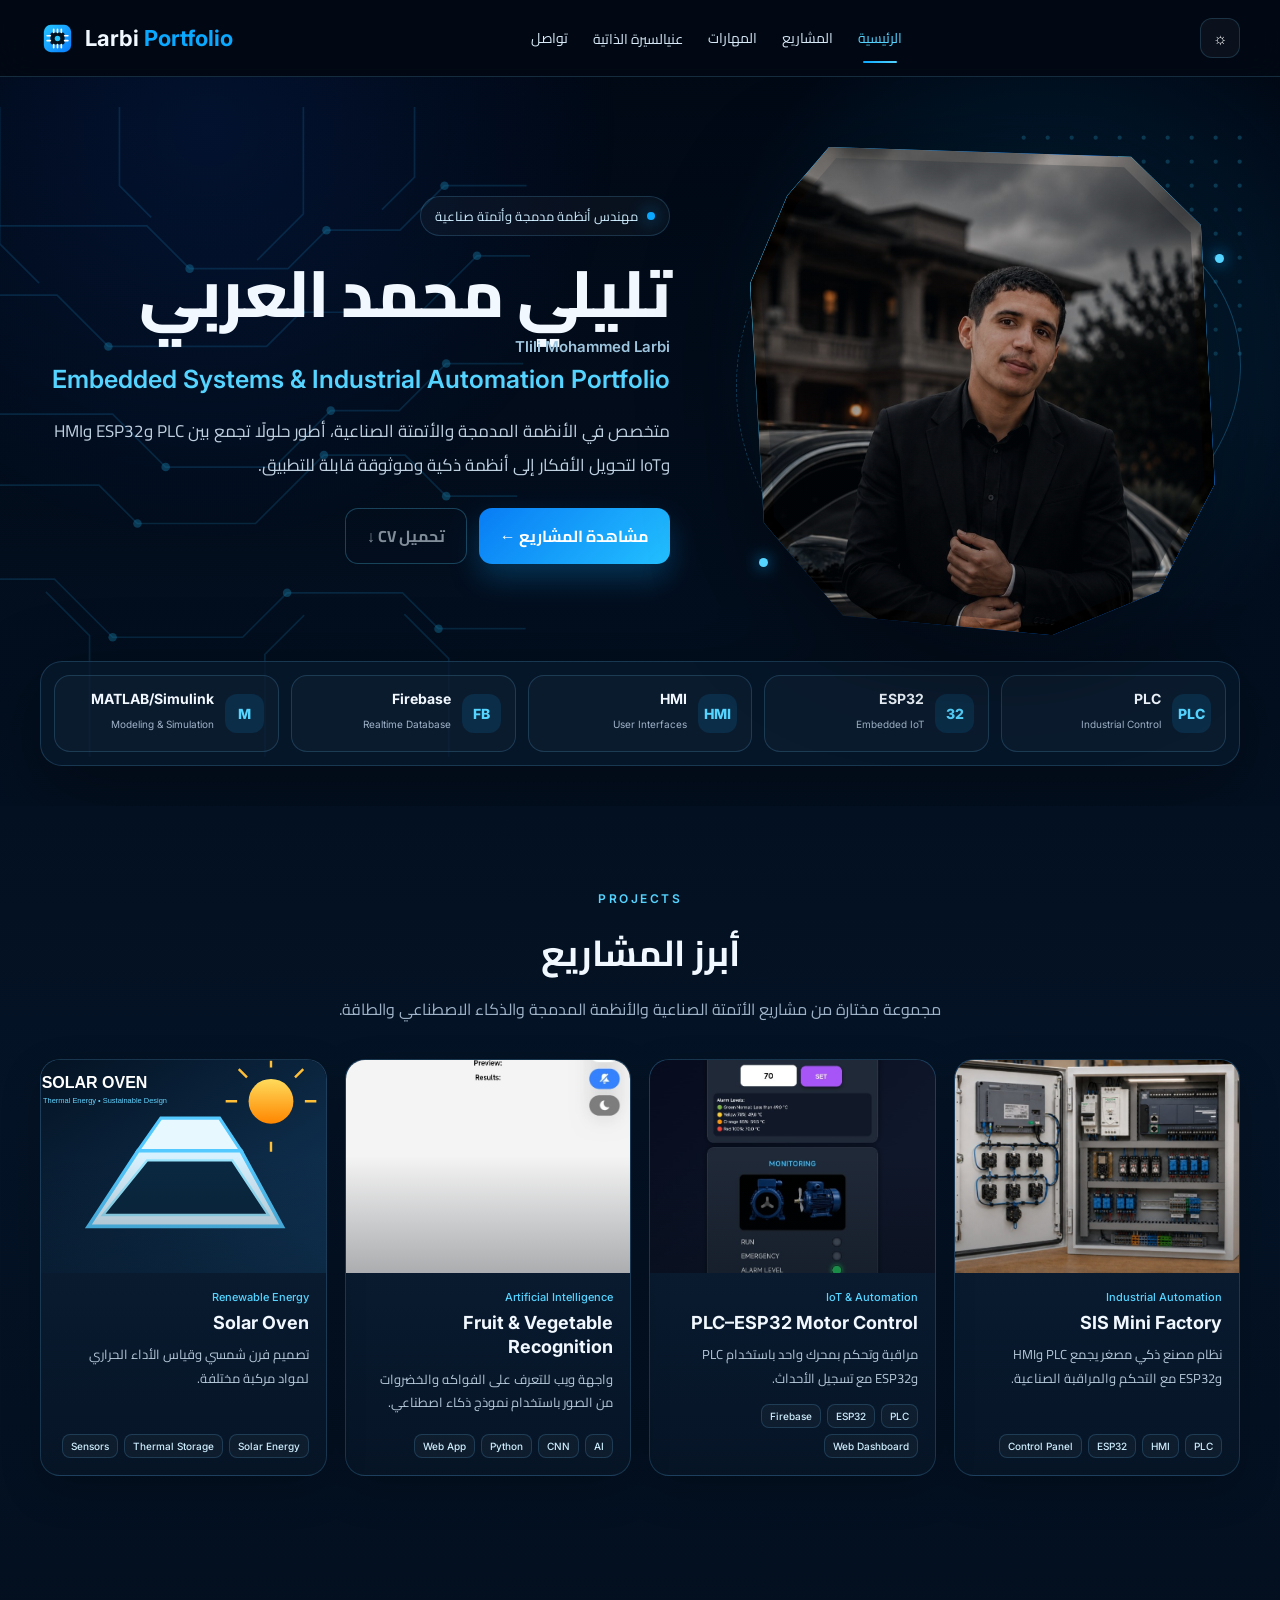
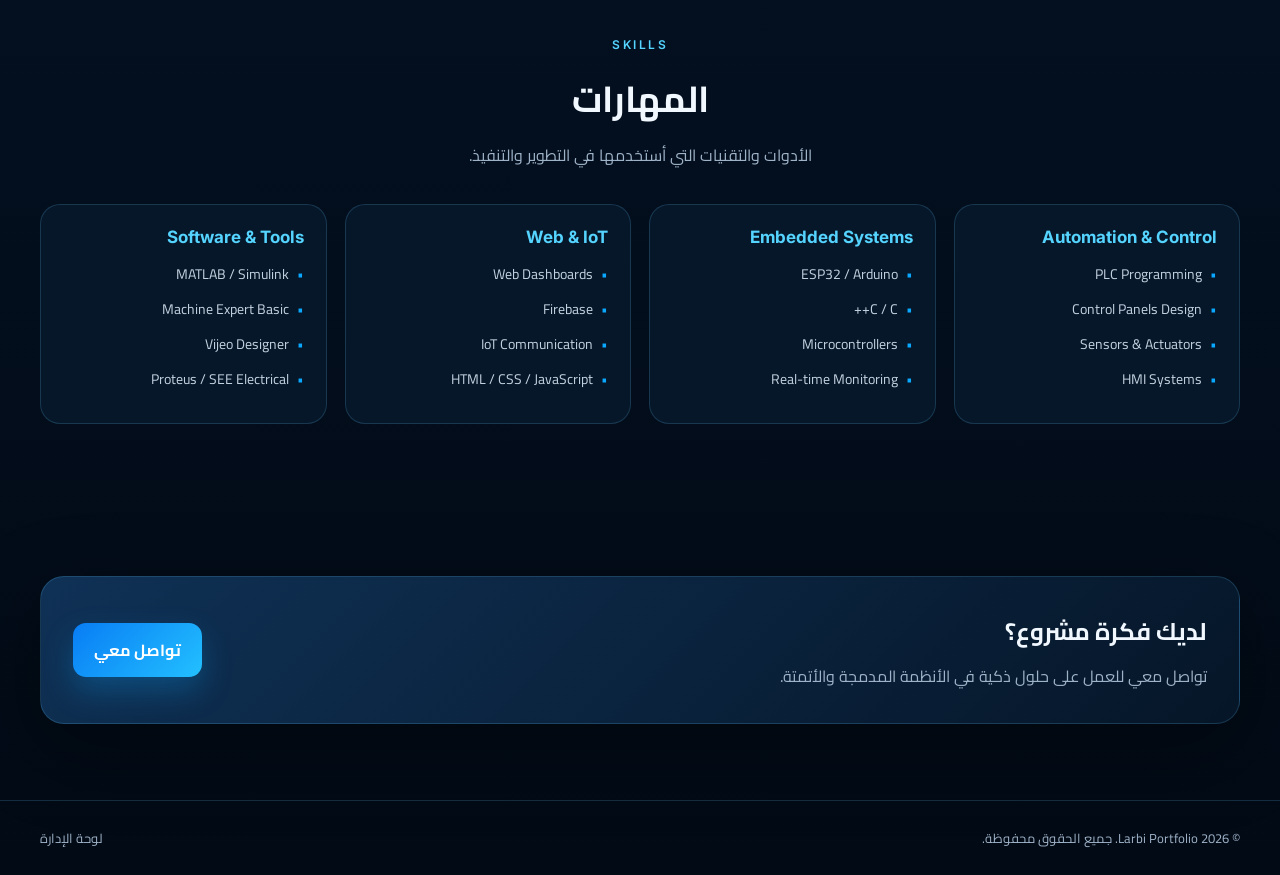
==== index.html @ 85bb2931 "Update version numbers in index.html Updated version numbers for CSS and JavaScript files." ====
<!doctype html><html lang="ar" dir="rtl"><head><meta charset="utf-8"><meta name="viewport" content="width=device-width,initial-scale=1"><meta name="description" content="Portfolio of Tlili Mohammed Larbi — Embedded Systems and Industrial Automation"><title>Larbi Portfolio</title><link rel="icon" href="assets/images/favicon.svg"><link rel="stylesheet" href="styles.css?v=3.0.0"></head><body>
<header class="topbar"><div class="container nav"><a class="brand" href="index.html"><img src="assets/images/favicon.svg" alt=""><b id="brandText">Larbi <span class="accent">Portfolio</span></b></a><nav class="nav-links" id="navLinks"><a class="active" href="#home">الرئيسية</a><a href="#projects">المشاريع</a><a href="#skills">المهارات</a><span id="dynamicNav"></span><a href="#contact">تواصل</a></nav><div class="nav-actions"><button class="theme-dot" aria-label="Theme">☼</button><button class="menu-btn" id="menuBtn" aria-label="Menu">☰</button></div></div></header>
<main><section class="hero" id="home"><span class="hero-dots"></span><div class="container hero-grid"><div class="hero-copy"><div class="eyebrow"><i></i><span id="heroBadge">مهندس أنظمة مدمجة وأتمتة صناعية</span></div><h1 id="nameAr">تليلي محمد العربي</h1><div class="english-name" id="nameEn">Tlili Mohammed Larbi</div><div class="hero-role" id="roleEn">Embedded Systems & Industrial Automation Portfolio</div><p id="bioAr">متخصص في الأنظمة المدمجة والأتمتة الصناعية، أطور حلولًا تجمع بين PLC وESP32 وHMI وIoT لتحويل الأفكار إلى أنظمة ذكية وموثوقة قابلة للتطبيق.</p><div class="actions"><a class="btn btn-primary" href="#projects" id="projectsButton">مشاهدة المشاريع ←</a><a class="btn btn-outline" id="cvBtn" href="#">تحميل CV ↓</a></div><div class="socials" id="socials"></div></div><div class="hero-visual"><div class="portrait-shell"><div class="portrait-glow"></div><div class="orbit one"></div><div class="orbit two"></div><i class="node n1"></i><i class="node n2"></i><i class="node n3"></i><div class="portrait-frame"><img id="profileImage" src="assets/images/profile-hero.png" alt="تليلي محمد العربي"></div></div></div></div><div class="container"><div class="tech-strip" id="techStrip"></div></div></section><div id="homeSections"></div></main>
<footer class="footer"><div class="container footer-row"><span id="footerText">© 2026 Larbi Portfolio. جميع الحقوق محفوظة.</span><a id="adminLink" href="#" target="_blank">لوحة الإدارة</a></div></footer><script src="site-config.js?v=3.0.0"></script><script src="app.js?v=3.0.0"></script></body></html>
---- styles.css ----
@import url('https://fonts.googleapis.com/css2?family=Cairo:wght@400;500;600;700;800&family=Inter:wght@400;500;600;700;800&display=swap');
:root{
  --bg:#020a15;--bg2:#061426;--panel:#091a2e;--panel2:#0e2440;--text:#f1f8ff;--muted:#9fb3c8;
  --primary:#0aa8ff;--primary2:#54d4ff;--line:rgba(105,206,255,.18);--success:#22c55e;--danger:#ef4444;
  --shadow:0 24px 80px rgba(0,0,0,.38);--radius:24px;--max:1200px;
}
*{box-sizing:border-box}html{scroll-behavior:smooth}body{margin:0;min-height:100vh;color:var(--text);font-family:"Cairo",Arial,sans-serif;background:linear-gradient(180deg,#010814 0%,#041326 45%,#020a15 100%);overflow-x:hidden}body::before{content:"";position:fixed;inset:0;pointer-events:none;opacity:.22;background-image:linear-gradient(rgba(255,255,255,.025) 1px,transparent 1px),linear-gradient(90deg,rgba(255,255,255,.025) 1px,transparent 1px);background-size:44px 44px;mask-image:linear-gradient(to bottom,#000,transparent 85%)}
a{color:inherit;text-decoration:none}img{display:block;max-width:100%}button,input,textarea,select{font:inherit}.container{width:min(var(--max),calc(100% - 34px));margin:auto}.hidden{display:none!important}
.topbar{position:sticky;top:0;z-index:100;background:rgba(2,9,20,.78);backdrop-filter:blur(18px);border-bottom:1px solid var(--line)}.nav{height:76px;display:flex;align-items:center;justify-content:space-between;gap:24px;direction:ltr}.brand{display:flex;align-items:center;gap:10px;font:700 22px Inter,sans-serif;white-space:nowrap}.brand img{width:35px;height:35px}.brand .accent{color:var(--primary)}.nav-links{display:flex;align-items:center;gap:25px;direction:rtl}.nav-links a{font-size:14px;color:#d8e9f8;position:relative}.nav-links a:hover,.nav-links a.active{color:var(--primary2)}.nav-links a.active::after{content:"";position:absolute;left:12%;right:12%;bottom:-12px;height:2px;border-radius:5px;background:linear-gradient(90deg,var(--primary),var(--primary2))}.nav-actions{display:flex;align-items:center;gap:9px}.theme-dot,.menu-btn{border:1px solid var(--line);background:rgba(255,255,255,.04);color:#fff;border-radius:12px;height:40px;min-width:40px;display:grid;place-items:center;cursor:pointer}.menu-btn{display:none;padding:0 13px}
.hero{position:relative;isolation:isolate;padding:70px 0 40px;min-height:650px;overflow:hidden}.hero::before{content:"";position:absolute;z-index:-3;inset:-80px;background:radial-gradient(circle at 78% 38%,rgba(0,170,255,.18),transparent 28%),radial-gradient(circle at 20% 15%,rgba(21,88,255,.11),transparent 30%)}.hero::after{content:"";position:absolute;z-index:-2;left:-120px;top:30px;width:650px;height:650px;background:url('assets/decor/circuit-board.svg') center/contain no-repeat;opacity:.55;transform:scaleX(-1)}.hero-dots{position:absolute;right:1.5%;top:8%;width:240px;height:240px;background:url('assets/decor/dots.svg') center/cover;opacity:.65;z-index:-1}.hero-grid{display:grid;grid-template-columns:1.1fr .9fr;grid-template-areas:"copy visual";gap:55px;align-items:center;direction:ltr}.hero-copy{grid-area:copy;direction:rtl}.hero-visual{grid-area:visual;direction:rtl;position:relative}.eyebrow{display:inline-flex;align-items:center;gap:9px;border:1px solid var(--line);background:rgba(255,255,255,.03);padding:7px 14px;border-radius:999px;color:#cfeeff;font-size:13px}.eyebrow i{width:8px;height:8px;border-radius:50%;background:var(--primary);box-shadow:0 0 18px var(--primary)}.hero h1{margin:18px 0 3px;font-size:clamp(42px,5.1vw,70px);line-height:1.22;font-weight:800;letter-spacing:-1px}.hero .english-name{font:600 15px Inter,sans-serif;color:#9fc6df;margin-bottom:8px}.hero-role{font:600 clamp(18px,2vw,25px) Inter,sans-serif;color:var(--primary2)}.hero p{font-size:17px;line-height:2;color:#bfd0e1;max-width:660px;margin:20px 0 26px}.actions{display:flex;gap:12px;flex-wrap:wrap}.btn{border:0;border-radius:13px;padding:12px 21px;display:inline-flex;align-items:center;justify-content:center;gap:8px;font-weight:700;cursor:pointer;transition:.25s}.btn:hover{transform:translateY(-2px)}.btn-primary{background:linear-gradient(135deg,#087df5,#23c0ff);color:#fff;box-shadow:0 14px 30px rgba(10,168,255,.25)}.btn-outline{background:rgba(4,17,32,.55);color:#e9f7ff;border:1px solid rgba(84,212,255,.5)}.socials{display:flex;gap:10px;margin-top:22px}.socials a{width:40px;height:40px;border-radius:50%;display:grid;place-items:center;background:rgba(255,255,255,.07);border:1px solid var(--line);font:700 13px Inter,sans-serif}.socials a:hover{background:rgba(10,168,255,.17);border-color:var(--primary)}
.portrait-shell{position:relative;width:min(465px,90vw);aspect-ratio:1/1.05;margin:auto;filter:drop-shadow(0 25px 55px rgba(0,0,0,.45))}.portrait-glow{position:absolute;inset:-20px;background:radial-gradient(circle,rgba(15,174,255,.24),transparent 63%);filter:blur(15px)}.portrait-frame{position:absolute;inset:0;padding:7px;clip-path:polygon(17% 0,82% 2%,97% 16%,100% 69%,88% 91%,65% 100%,20% 96%,3% 77%,0 28%,8% 10%);background:conic-gradient(from 30deg,var(--primary2),#087cff 28%,rgba(8,124,255,.12) 52%,var(--primary2) 74%,#087cff)}.portrait-frame::before{content:"";position:absolute;inset:11px;z-index:1;clip-path:inherit;background:linear-gradient(135deg,rgba(4,23,43,.12),rgba(1,7,15,.42));pointer-events:none}.portrait-frame img{width:100%;height:100%;object-fit:cover;object-position:50% 24%;clip-path:inherit;transform:scale(1.03)}.orbit{position:absolute;border:1px solid rgba(58,193,255,.26);border-radius:50%;pointer-events:none}.orbit.one{inset:10% -6% 13% 3%;transform:rotate(-12deg)}.orbit.two{inset:2% 4% 4% -3%;transform:rotate(12deg);border-style:dashed}.node{position:absolute;width:9px;height:9px;border-radius:50%;background:var(--primary2);box-shadow:0 0 15px var(--primary)}.node.n1{top:22%;right:-2%}.node.n2{bottom:14%;left:2%}.node.n3{top:4%;left:27%}
.tech-strip{display:grid;grid-template-columns:repeat(5,1fr);gap:12px;margin-top:26px;padding:13px;border:1px solid var(--line);background:rgba(8,25,44,.82);border-radius:22px;box-shadow:var(--shadow)}.tech-chip{display:grid;grid-template-columns:auto 1fr;align-items:center;gap:11px;padding:14px;border:1px solid var(--line);border-radius:16px;background:rgba(255,255,255,.025)}.tech-icon{width:39px;height:39px;border-radius:12px;display:grid;place-items:center;background:rgba(10,168,255,.12);color:var(--primary2);font:800 14px Inter,sans-serif}.tech-chip strong{font:700 14px Inter,sans-serif;display:block}.tech-chip small{color:var(--muted);font:400 10px Inter,sans-serif}
.section{padding:76px 0;position:relative}.section.alt{background:linear-gradient(180deg,rgba(8,28,49,.36),rgba(2,10,21,.05));border-top:1px solid rgba(85,200,255,.06);border-bottom:1px solid rgba(85,200,255,.06)}.section-title{text-align:center;margin-bottom:34px}.section-title .kicker{font:600 12px Inter,sans-serif;letter-spacing:2.5px;color:var(--primary2)}.section-title h2{font-size:36px;margin:7px 0}.section-title p{max-width:700px;margin:auto;color:var(--muted);line-height:1.9}.section-actions{text-align:center;margin-top:22px}
.projects-grid{display:grid;grid-template-columns:repeat(4,1fr);gap:18px}.project-card{display:flex;flex-direction:column;min-width:0;border:1px solid var(--line);border-radius:20px;overflow:hidden;background:linear-gradient(180deg,rgba(14,34,59,.96),rgba(6,21,38,.96));box-shadow:0 15px 40px rgba(0,0,0,.2);transition:.3s}.project-card:hover{transform:translateY(-7px);border-color:rgba(84,212,255,.45);box-shadow:0 22px 55px rgba(0,0,0,.34)}.project-image{aspect-ratio:4/3;overflow:hidden;background:#06101c;position:relative}.project-image::after{content:"";position:absolute;inset:0;background:linear-gradient(to top,rgba(1,8,16,.3),transparent 55%)}.project-image img{width:100%;height:100%;object-fit:cover;transition:.35s}.project-card:hover img{transform:scale(1.04)}.project-body{padding:17px;display:flex;flex-direction:column;flex:1}.project-category{font:500 11px Inter,sans-serif;color:var(--primary2)}.project-card h3{font:700 18px Inter,"Cairo",sans-serif;margin:7px 0 8px;line-height:1.35}.project-card p{margin:0 0 14px;color:#b5c8da;font-size:13px;line-height:1.8;display:-webkit-box;-webkit-line-clamp:3;-webkit-box-orient:vertical;overflow:hidden}.tags{display:flex;flex-wrap:wrap;gap:6px;margin-top:auto}.tag{font:500 10px Inter,sans-serif;padding:5px 8px;border-radius:8px;color:#ceeefe;background:rgba(255,255,255,.035);border:1px solid var(--line)}
.skills-grid,.cards-grid{display:grid;grid-template-columns:repeat(4,1fr);gap:18px}.skill-box,.generic-card{border:1px solid var(--line);border-radius:20px;padding:22px;background:rgba(8,26,46,.82)}.skill-box h3,.generic-card h3{font:700 17px Inter,"Cairo",sans-serif;color:var(--primary2);margin:0 0 14px}.skill-box ul{list-style:none;padding:0;margin:0}.skill-box li{margin:9px 0;color:#c2d1df;font-size:14px}.skill-box li::before{content:"•";color:var(--primary);margin-left:8px}.generic-card p{color:#b9cada;line-height:1.85}.generic-card img{width:100%;aspect-ratio:16/10;object-fit:cover;border-radius:14px;margin-bottom:14px}.rich-wrap{max-width:900px;margin:auto;background:rgba(8,26,46,.72);border:1px solid var(--line);border-radius:22px;padding:28px}.rich-wrap p{color:#c0d0df;line-height:2}.stats-grid{display:grid;grid-template-columns:repeat(4,1fr);gap:16px}.stat-card{text-align:center;padding:25px;border:1px solid var(--line);border-radius:18px;background:rgba(8,26,46,.78)}.stat-card strong{display:block;font:800 38px Inter,sans-serif;color:var(--primary2)}.stat-card span{color:var(--muted)}.timeline{max-width:850px;margin:auto;display:grid;gap:15px}.timeline-item{display:grid;grid-template-columns:120px 1fr;gap:20px;padding:20px;border:1px solid var(--line);border-radius:18px;background:rgba(8,26,46,.76)}.timeline-year{font:800 20px Inter,sans-serif;color:var(--primary2)}.timeline-item h3{margin:0 0 6px}.timeline-item p{margin:0;color:var(--muted)}.gallery-grid{display:grid;grid-template-columns:repeat(3,1fr);gap:14px}.gallery-item{border-radius:18px;overflow:hidden;border:1px solid var(--line);background:var(--panel)}.gallery-item img{width:100%;aspect-ratio:4/3;object-fit:cover}.gallery-item figcaption{padding:10px;color:var(--muted);font-size:12px}.cta{display:flex;justify-content:space-between;align-items:center;gap:24px;padding:32px;border:1px solid var(--line);border-radius:24px;background:linear-gradient(135deg,rgba(16,52,89,.95),rgba(6,23,41,.95));box-shadow:var(--shadow)}.cta h2{margin:0 0 7px}.cta p{margin:0;color:var(--muted)}
.page-hero,.project-hero{padding:68px 0 36px;position:relative}.page-hero-grid,.project-hero-grid{display:grid;grid-template-columns:1.1fr .9fr;gap:38px;align-items:center}.page-hero h1,.project-detail h1{font-size:clamp(38px,5vw,58px);line-height:1.25;margin:8px 0}.page-hero p,.project-detail .lead{color:#c1d2e2;line-height:2;font-size:17px}.page-cover,.project-cover{border:1px solid var(--line);border-radius:24px;overflow:hidden;box-shadow:var(--shadow)}.page-cover img,.project-cover img{width:100%;aspect-ratio:4/3;object-fit:cover}.project-meta{color:var(--primary2);font:600 13px Inter,sans-serif}.project-content{display:grid;grid-template-columns:2fr 1fr;gap:24px;padding-bottom:75px}.content-card,.side-card{border:1px solid var(--line);border-radius:22px;background:rgba(8,26,46,.84);padding:25px}.content-card p{color:#c1d1e1;line-height:2}.side-card{height:max-content}.side-card h3{margin-top:0}.link-stack{display:grid;gap:10px;margin-top:18px}.link-stack a{padding:12px;border-radius:11px;text-align:center;border:1px solid var(--line);background:var(--panel2)}.project-gallery{display:grid;grid-template-columns:repeat(2,1fr);gap:14px;margin-top:20px}.project-gallery img{width:100%;aspect-ratio:4/3;object-fit:cover;border-radius:14px;border:1px solid var(--line)}
.footer{padding:25px 0;border-top:1px solid var(--line);color:var(--muted);font-size:13px}.footer-row{display:flex;justify-content:space-between;gap:18px;flex-wrap:wrap}.empty-state{grid-column:1/-1;text-align:center;padding:40px;border:1px dashed var(--line);border-radius:18px;color:var(--muted)}.loading{opacity:.55}
@media(max-width:1040px){.projects-grid,.skills-grid,.cards-grid{grid-template-columns:repeat(2,1fr)}.tech-strip{grid-template-columns:repeat(3,1fr)}.hero-grid{grid-template-columns:1fr 1fr}.portrait-shell{width:min(390px,88vw)}}
@media(max-width:790px){.nav-links{display:none;position:absolute;top:76px;right:17px;left:17px;padding:16px;flex-direction:column;background:#061528;border:1px solid var(--line);border-radius:17px;box-shadow:var(--shadow)}.nav-links.open{display:flex}.menu-btn{display:grid}.theme-dot{display:none}.hero{padding-top:36px}.hero-grid{grid-template-columns:1fr;grid-template-areas:"visual" "copy";gap:24px}.hero-copy{text-align:center}.hero-copy p{margin-left:auto;margin-right:auto}.actions,.socials{justify-content:center}.portrait-shell{width:min(350px,83vw)}.hero::after{left:-260px;top:220px;opacity:.35}.tech-strip{grid-template-columns:repeat(2,1fr)}.page-hero-grid,.project-hero-grid,.project-content{grid-template-columns:1fr}.page-hero-copy,.project-detail{text-align:center}.project-detail .tags{justify-content:center}.stats-grid{grid-template-columns:repeat(2,1fr)}.gallery-grid{grid-template-columns:repeat(2,1fr)}.cta{flex-direction:column;text-align:center}}
@media(max-width:540px){.container{width:min(100% - 22px,var(--max))}.nav{height:66px}.brand{font-size:18px}.brand img{width:30px}.nav-links{top:66px}.hero h1{font-size:38px}.hero p{font-size:14px;line-height:1.95}.portrait-shell{width:min(318px,88vw)}.tech-strip,.projects-grid,.skills-grid,.cards-grid,.stats-grid,.gallery-grid{grid-template-columns:1fr}.tech-chip{grid-template-columns:42px 1fr;text-align:right}.section{padding:58px 0}.section-title h2{font-size:30px}.timeline-item{grid-template-columns:1fr;gap:6px}.project-gallery{grid-template-columns:1fr}.cta{padding:24px}.btn{width:100%}.actions{width:100%}}
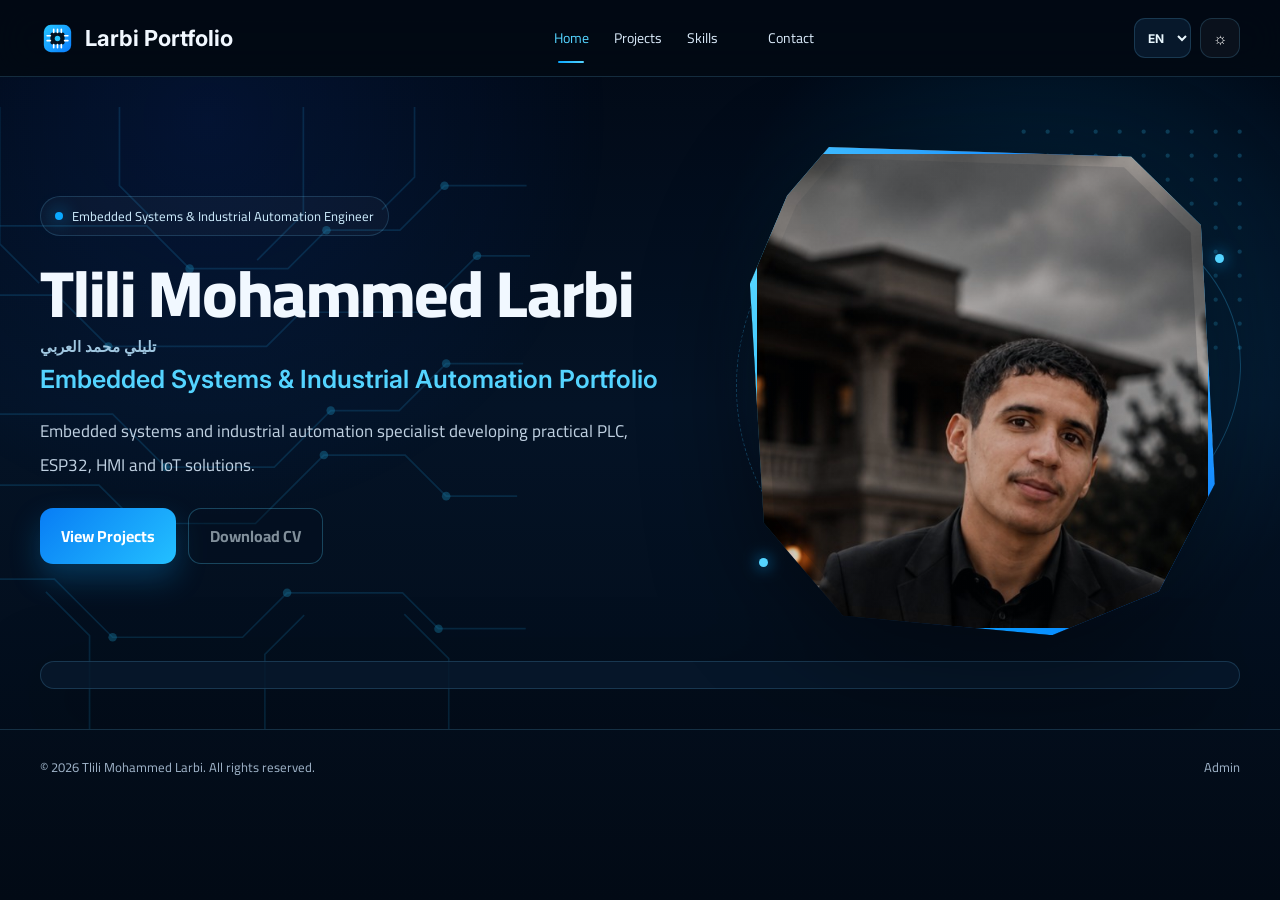
==== commit 434c3cb5: "Add files via upload" ====
--- a/index.html
+++ b/index.html
@@ -1,4 +1,7 @@
-<!doctype html><html lang="ar" dir="rtl"><head><meta charset="utf-8"><meta name="viewport" content="width=device-width,initial-scale=1"><meta name="description" content="Portfolio of Tlili Mohammed Larbi — Embedded Systems and Industrial Automation"><title>Larbi Portfolio</title><link rel="icon" href="assets/images/favicon.svg"><link rel="stylesheet" href="styles.css?v=3.0.0"></head><body>
-<header class="topbar"><div class="container nav"><a class="brand" href="index.html"><img src="assets/images/favicon.svg" alt=""><b id="brandText">Larbi <span class="accent">Portfolio</span></b></a><nav class="nav-links" id="navLinks"><a class="active" href="#home">الرئيسية</a><a href="#projects">المشاريع</a><a href="#skills">المهارات</a><span id="dynamicNav"></span><a href="#contact">تواصل</a></nav><div class="nav-actions"><button class="theme-dot" aria-label="Theme">☼</button><button class="menu-btn" id="menuBtn" aria-label="Menu">☰</button></div></div></header>
-<main><section class="hero" id="home"><span class="hero-dots"></span><div class="container hero-grid"><div class="hero-copy"><div class="eyebrow"><i></i><span id="heroBadge">مهندس أنظمة مدمجة وأتمتة صناعية</span></div><h1 id="nameAr">تليلي محمد العربي</h1><div class="english-name" id="nameEn">Tlili Mohammed Larbi</div><div class="hero-role" id="roleEn">Embedded Systems & Industrial Automation Portfolio</div><p id="bioAr">متخصص في الأنظمة المدمجة والأتمتة الصناعية، أطور حلولًا تجمع بين PLC وESP32 وHMI وIoT لتحويل الأفكار إلى أنظمة ذكية وموثوقة قابلة للتطبيق.</p><div class="actions"><a class="btn btn-primary" href="#projects" id="projectsButton">مشاهدة المشاريع ←</a><a class="btn btn-outline" id="cvBtn" href="#">تحميل CV ↓</a></div><div class="socials" id="socials"></div></div><div class="hero-visual"><div class="portrait-shell"><div class="portrait-glow"></div><div class="orbit one"></div><div class="orbit two"></div><i class="node n1"></i><i class="node n2"></i><i class="node n3"></i><div class="portrait-frame"><img id="profileImage" src="assets/images/profile-hero.png" alt="تليلي محمد العربي"></div></div></div></div><div class="container"><div class="tech-strip" id="techStrip"></div></div></section><div id="homeSections"></div></main>
-<footer class="footer"><div class="container footer-row"><span id="footerText">© 2026 Larbi Portfolio. جميع الحقوق محفوظة.</span><a id="adminLink" href="#" target="_blank">لوحة الإدارة</a></div></footer><script src="site-config.js?v=3.0.0"></script><script src="app.js?v=3.0.0"></script></body></html>
+<!doctype html>
+<html lang="en" dir="ltr">
+<head><meta charset="utf-8"><meta name="viewport" content="width=device-width,initial-scale=1"><meta name="description" content="Portfolio of Tlili Mohammed Larbi — Embedded Systems and Industrial Automation"><title>Tlili Mohammed Larbi | Engineering Portfolio</title><link rel="icon" href="assets/images/favicon.svg"><link rel="stylesheet" href="styles.css?v=3.0.0"></head>
+<body>
+<header class="topbar"><div class="container nav"><a class="brand" href="index.html"><img src="assets/images/favicon.svg" alt=""><b id="brandText">Larbi Portfolio</b></a><nav class="nav-links" id="navLinks"><a class="active" id="navHome" href="#home">Home</a><a id="navProjects" href="#projects">Projects</a><a id="navSkills" href="#skills">Skills</a><span id="dynamicNav"></span><a id="navContact" href="#contact">Contact</a></nav><div class="nav-actions"><select class="language-select" id="languageSelect" aria-label="Language"><option value="en">EN</option><option value="fr">FR</option><option value="ar">AR</option></select><button class="theme-dot" aria-label="Theme">☼</button><button class="menu-btn" id="menuBtn" aria-label="Menu">☰</button></div></div></header>
+<main><section class="hero" id="home"><span class="hero-dots"></span><div class="container hero-grid"><div class="hero-copy"><div class="eyebrow"><i></i><span id="heroBadge">Embedded Systems & Industrial Automation Engineer</span></div><h1 id="heroName">Tlili Mohammed Larbi</h1><div class="english-name" id="heroNameSecondary">تليلي محمد العربي</div><div class="hero-role" id="heroRole">Embedded Systems & Industrial Automation Portfolio</div><p id="heroBio">Embedded systems and industrial automation specialist developing practical PLC, ESP32, HMI and IoT solutions.</p><div class="actions"><a class="btn btn-primary" href="#projects" id="projectsButton">View Projects</a><a class="btn btn-outline" id="cvBtn" href="#">Download CV</a></div><div class="socials" id="socials"></div></div><div class="hero-visual"><div class="portrait-shell"><div class="portrait-glow"></div><div class="orbit one"></div><div class="orbit two"></div><i class="node n1"></i><i class="node n2"></i><i class="node n3"></i><div class="portrait-frame"><img id="profileImage" src="assets/images/profile-hero.png" alt="Tlili Mohammed Larbi"></div></div></div></div><div class="container"><div class="tech-strip" id="techStrip"></div></div></section><div id="homeSections"></div></main>
+<footer class="footer"><div class="container footer-row"><span id="footerText">© 2026 Tlili Mohammed Larbi. All rights reserved.</span><a id="adminLink" href="#" target="_blank">Admin</a></div></footer><script src="site-config.js?v=3.0.0"></script><script src="app.js?v=3.0.0"></script></body></html>
--- a/styles.css
+++ b/styles.css
@@ -18,3 +18,34 @@
 @media(max-width:1040px){.projects-grid,.skills-grid,.cards-grid{grid-template-columns:repeat(2,1fr)}.tech-strip{grid-template-columns:repeat(3,1fr)}.hero-grid{grid-template-columns:1fr 1fr}.portrait-shell{width:min(390px,88vw)}}
 @media(max-width:790px){.nav-links{display:none;position:absolute;top:76px;right:17px;left:17px;padding:16px;flex-direction:column;background:#061528;border:1px solid var(--line);border-radius:17px;box-shadow:var(--shadow)}.nav-links.open{display:flex}.menu-btn{display:grid}.theme-dot{display:none}.hero{padding-top:36px}.hero-grid{grid-template-columns:1fr;grid-template-areas:"visual" "copy";gap:24px}.hero-copy{text-align:center}.hero-copy p{margin-left:auto;margin-right:auto}.actions,.socials{justify-content:center}.portrait-shell{width:min(350px,83vw)}.hero::after{left:-260px;top:220px;opacity:.35}.tech-strip{grid-template-columns:repeat(2,1fr)}.page-hero-grid,.project-hero-grid,.project-content{grid-template-columns:1fr}.page-hero-copy,.project-detail{text-align:center}.project-detail .tags{justify-content:center}.stats-grid{grid-template-columns:repeat(2,1fr)}.gallery-grid{grid-template-columns:repeat(2,1fr)}.cta{flex-direction:column;text-align:center}}
 @media(max-width:540px){.container{width:min(100% - 22px,var(--max))}.nav{height:66px}.brand{font-size:18px}.brand img{width:30px}.nav-links{top:66px}.hero h1{font-size:38px}.hero p{font-size:14px;line-height:1.95}.portrait-shell{width:min(318px,88vw)}.tech-strip,.projects-grid,.skills-grid,.cards-grid,.stats-grid,.gallery-grid{grid-template-columns:1fr}.tech-chip{grid-template-columns:42px 1fr;text-align:right}.section{padding:58px 0}.section-title h2{font-size:30px}.timeline-item{grid-template-columns:1fr;gap:6px}.project-gallery{grid-template-columns:1fr}.cta{padding:24px}.btn{width:100%}.actions{width:100%}}
+
+
+/* =========================
+   Studio v3 enhancements
+   ========================= */
+:root{
+  --portrait-scale:1.55;
+  --portrait-position-x:50%;
+  --portrait-position-y:15%;
+}
+html[dir="ltr"] .hero-copy{direction:ltr;text-align:left}
+html[dir="rtl"] .hero-copy{direction:rtl;text-align:right}
+html[dir="ltr"] .nav-links{direction:ltr}
+html[dir="rtl"] .nav-links{direction:rtl}
+.language-select{height:40px;border:1px solid var(--line);background:#07182b;color:#eaf8ff;border-radius:11px;padding:0 9px;font:700 12px Inter,sans-serif;cursor:pointer}
+#dynamicNav{display:flex;align-items:center;gap:25px}
+#dynamicNav a{display:inline-block;white-space:nowrap}
+.tech-logo{width:27px;height:27px;object-fit:contain}
+.tech-icon span{display:grid;place-items:center;width:100%;height:100%}
+.skill-title-row{display:flex;align-items:center;gap:12px;margin-bottom:14px}
+.skill-title-row h3{margin:0}
+.skill-group-icon{width:42px;height:42px;flex:0 0 42px;border-radius:12px;display:grid;place-items:center;background:rgba(10,168,255,.12);border:1px solid var(--line);color:var(--primary2);font:800 10px Inter,sans-serif;overflow:hidden}
+.skill-group-icon img{width:28px;height:28px;object-fit:contain}
+.skill-box li{display:flex;align-items:center;gap:8px}
+.skill-item-icon{width:18px;height:18px;object-fit:contain;border-radius:4px}
+.portrait-frame{overflow:hidden;isolation:isolate}
+.portrait-frame img{position:relative;z-index:1;object-position:var(--portrait-position-x) var(--portrait-position-y);transform:scale(var(--portrait-scale));transform-origin:50% 16%}
+.portrait-frame::before{z-index:2;background:linear-gradient(135deg,rgba(4,23,43,.05),rgba(1,7,15,.24))}
+.portrait-frame::after{content:"";position:absolute;inset:0;z-index:5;pointer-events:none;padding:7px;clip-path:polygon(17% 0,82% 2%,97% 16%,100% 69%,88% 91%,65% 100%,20% 96%,3% 77%,0 28%,8% 10%);background:conic-gradient(from 30deg,#54d4ff,#087cff 28%,#0aa8ff 48%,#54d4ff 74%,#087cff);-webkit-mask:linear-gradient(#000 0 0) content-box,linear-gradient(#000 0 0);-webkit-mask-composite:xor;mask:linear-gradient(#000 0 0) content-box,linear-gradient(#000 0 0);mask-composite:exclude;filter:drop-shadow(0 0 5px rgba(84,212,255,.9)) drop-shadow(0 0 14px rgba(10,168,255,.55))}
+@media(max-width:790px){#dynamicNav{width:100%;flex-direction:column;gap:14px}.language-select{height:36px}.portrait-frame img{transform:scale(1.48);object-position:50% 14%}}
+@media(max-width:540px){.portrait-frame img{transform:scale(1.45);object-position:50% 13%}}
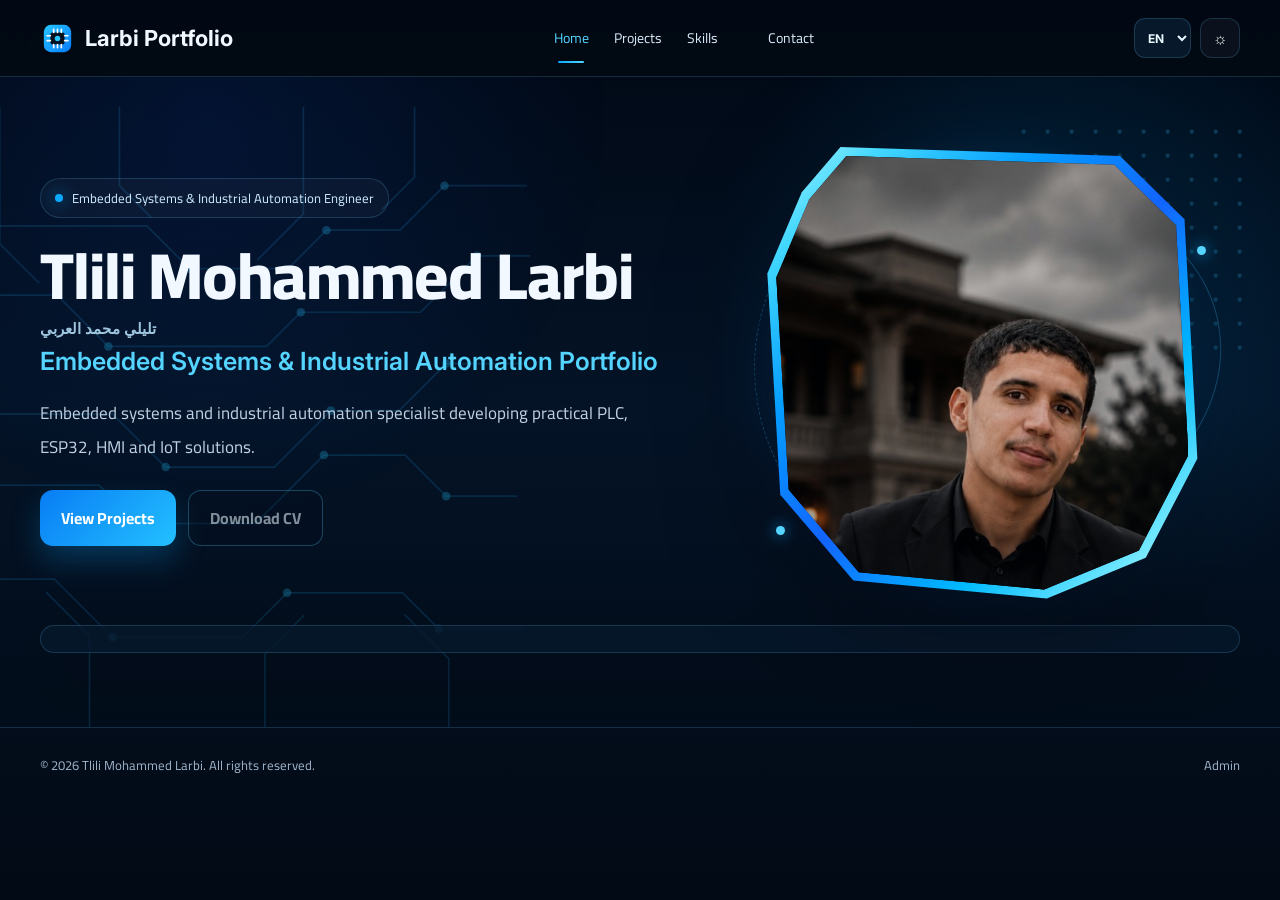
==== commit 7f5fa0c9: "Add files via upload" ====
--- a/index.html
+++ b/index.html
@@ -1,7 +1,7 @@
 <!doctype html>
 <html lang="en" dir="ltr">
-<head><meta charset="utf-8"><meta name="viewport" content="width=device-width,initial-scale=1"><meta name="description" content="Portfolio of Tlili Mohammed Larbi — Embedded Systems and Industrial Automation"><title>Tlili Mohammed Larbi | Engineering Portfolio</title><link rel="icon" href="assets/images/favicon.svg"><link rel="stylesheet" href="styles.css?v=3.0.0"></head>
+<head><meta charset="utf-8"><meta name="viewport" content="width=device-width,initial-scale=1"><meta name="description" content="Portfolio of Tlili Mohammed Larbi — Embedded Systems and Industrial Automation"><title>Tlili Mohammed Larbi | Engineering Portfolio</title><link rel="icon" href="assets/images/favicon.svg"><link rel="stylesheet" href="styles.css?v=3.2.0"></head>
 <body>
 <header class="topbar"><div class="container nav"><a class="brand" href="index.html"><img src="assets/images/favicon.svg" alt=""><b id="brandText">Larbi Portfolio</b></a><nav class="nav-links" id="navLinks"><a class="active" id="navHome" href="#home">Home</a><a id="navProjects" href="#projects">Projects</a><a id="navSkills" href="#skills">Skills</a><span id="dynamicNav"></span><a id="navContact" href="#contact">Contact</a></nav><div class="nav-actions"><select class="language-select" id="languageSelect" aria-label="Language"><option value="en">EN</option><option value="fr">FR</option><option value="ar">AR</option></select><button class="theme-dot" aria-label="Theme">☼</button><button class="menu-btn" id="menuBtn" aria-label="Menu">☰</button></div></div></header>
-<main><section class="hero" id="home"><span class="hero-dots"></span><div class="container hero-grid"><div class="hero-copy"><div class="eyebrow"><i></i><span id="heroBadge">Embedded Systems & Industrial Automation Engineer</span></div><h1 id="heroName">Tlili Mohammed Larbi</h1><div class="english-name" id="heroNameSecondary">تليلي محمد العربي</div><div class="hero-role" id="heroRole">Embedded Systems & Industrial Automation Portfolio</div><p id="heroBio">Embedded systems and industrial automation specialist developing practical PLC, ESP32, HMI and IoT solutions.</p><div class="actions"><a class="btn btn-primary" href="#projects" id="projectsButton">View Projects</a><a class="btn btn-outline" id="cvBtn" href="#">Download CV</a></div><div class="socials" id="socials"></div></div><div class="hero-visual"><div class="portrait-shell"><div class="portrait-glow"></div><div class="orbit one"></div><div class="orbit two"></div><i class="node n1"></i><i class="node n2"></i><i class="node n3"></i><div class="portrait-frame"><img id="profileImage" src="assets/images/profile-hero.png" alt="Tlili Mohammed Larbi"></div></div></div></div><div class="container"><div class="tech-strip" id="techStrip"></div></div></section><div id="homeSections"></div></main>
+<main><section class="hero" id="home"><span class="hero-dots"></span><div class="container hero-grid"><div class="hero-copy"><div class="eyebrow"><i></i><span id="heroBadge">Embedded Systems & Industrial Automation Engineer</span></div><h1 id="heroName">Tlili Mohammed Larbi</h1><div class="english-name" id="heroNameSecondary">تليلي محمد العربي</div><div class="hero-role" id="heroRole">Embedded Systems & Industrial Automation Portfolio</div><p id="heroBio">Embedded systems and industrial automation specialist developing practical PLC, ESP32, HMI and IoT solutions.</p><div class="actions"><a class="btn btn-primary" href="#projects" id="projectsButton">View Projects</a><a class="btn btn-outline" id="cvBtn" href="#">Download CV</a></div><div class="socials" id="socials"></div></div><div class="hero-visual"><div class="portrait-shell"><div class="portrait-glow"></div><div class="orbit one"></div><div class="orbit two"></div><i class="node n1"></i><i class="node n2"></i><i class="node n3"></i><div class="portrait-frame"><div class="portrait-inner"><img id="profileImage" src="assets/images/profile-hero.png" alt="Tlili Mohammed Larbi"></div></div></div></div></div><div class="container"><div class="tech-strip" id="techStrip"></div></div></section><div id="homeSections"></div></main>
 <footer class="footer"><div class="container footer-row"><span id="footerText">© 2026 Tlili Mohammed Larbi. All rights reserved.</span><a id="adminLink" href="#" target="_blank">Admin</a></div></footer><script src="site-config.js?v=3.0.0"></script><script src="app.js?v=3.0.0"></script></body></html>
--- a/styles.css
+++ b/styles.css
@@ -49,3 +49,70 @@
 .portrait-frame::after{content:"";position:absolute;inset:0;z-index:5;pointer-events:none;padding:7px;clip-path:polygon(17% 0,82% 2%,97% 16%,100% 69%,88% 91%,65% 100%,20% 96%,3% 77%,0 28%,8% 10%);background:conic-gradient(from 30deg,#54d4ff,#087cff 28%,#0aa8ff 48%,#54d4ff 74%,#087cff);-webkit-mask:linear-gradient(#000 0 0) content-box,linear-gradient(#000 0 0);-webkit-mask-composite:xor;mask:linear-gradient(#000 0 0) content-box,linear-gradient(#000 0 0);mask-composite:exclude;filter:drop-shadow(0 0 5px rgba(84,212,255,.9)) drop-shadow(0 0 14px rgba(10,168,255,.55))}
 @media(max-width:790px){#dynamicNav{width:100%;flex-direction:column;gap:14px}.language-select{height:36px}.portrait-frame img{transform:scale(1.48);object-position:50% 14%}}
 @media(max-width:540px){.portrait-frame img{transform:scale(1.45);object-position:50% 13%}}
+
+/* =========================================================
+   Portrait frame fix v3.2 — no CSS mask, reliable on mobile
+   ========================================================= */
+.portrait-shell{
+  width:min(430px,88vw);
+  aspect-ratio:1 / 1.05;
+}
+.portrait-frame{
+  position:absolute;
+  inset:0;
+  padding:9px;
+  overflow:visible;
+  isolation:isolate;
+  clip-path:polygon(17% 0,82% 2%,97% 16%,100% 69%,88% 91%,65% 100%,20% 96%,3% 77%,0 28%,8% 10%);
+  background:linear-gradient(135deg,#b8f7ff 0%,#42d8ff 13%,#059dff 31%,#1264ff 51%,#00baff 72%,#70e7ff 88%,#d1fbff 100%);
+  box-shadow:0 0 0 1px rgba(185,246,255,.5),0 0 16px rgba(10,168,255,.85),0 0 36px rgba(0,132,255,.45),0 24px 48px rgba(0,0,0,.42);
+  filter:none;
+}
+.portrait-frame::before,
+.portrait-frame::after{display:none !important}
+.portrait-inner{
+  position:relative;
+  width:100%;
+  height:100%;
+  overflow:hidden;
+  clip-path:polygon(17% 0,82% 2%,97% 16%,100% 69%,88% 91%,65% 100%,20% 96%,3% 77%,0 28%,8% 10%);
+  background:#03101d;
+  box-shadow:inset 0 0 0 2px rgba(2,15,28,.82);
+}
+.portrait-inner::after{
+  content:"";
+  position:absolute;
+  inset:0;
+  z-index:3;
+  pointer-events:none;
+  background:linear-gradient(180deg,rgba(0,8,18,.03),rgba(0,8,18,.18)),radial-gradient(circle at 50% 38%,transparent 46%,rgba(0,7,16,.17) 100%);
+}
+.portrait-frame .portrait-inner img{
+  position:absolute;
+  inset:0;
+  z-index:1;
+  width:100%;
+  height:100%;
+  max-width:none;
+  object-fit:cover;
+  object-position:50% 16%;
+  transform:scale(1.54) !important;
+  transform-origin:50% 16%;
+  clip-path:none !important;
+}
+.portrait-glow{
+  inset:-34px;
+  background:radial-gradient(circle at 50% 46%,rgba(52,205,255,.32),transparent 57%),radial-gradient(circle at 50% 50%,rgba(0,102,255,.24),transparent 72%);
+  filter:blur(18px);
+}
+@media(max-width:790px){
+  .portrait-shell{width:min(330px,84vw)}
+  .portrait-frame{padding:8px}
+  .portrait-frame .portrait-inner img{object-position:50% 15%;transform:scale(1.58) !important;transform-origin:50% 15%}
+}
+@media(max-width:540px){
+  .portrait-shell{width:min(304px,84vw)}
+  .portrait-frame{padding:8px}
+  .portrait-frame .portrait-inner img{object-position:50% 15%;transform:scale(1.60) !important;transform-origin:50% 15%}
+}
+
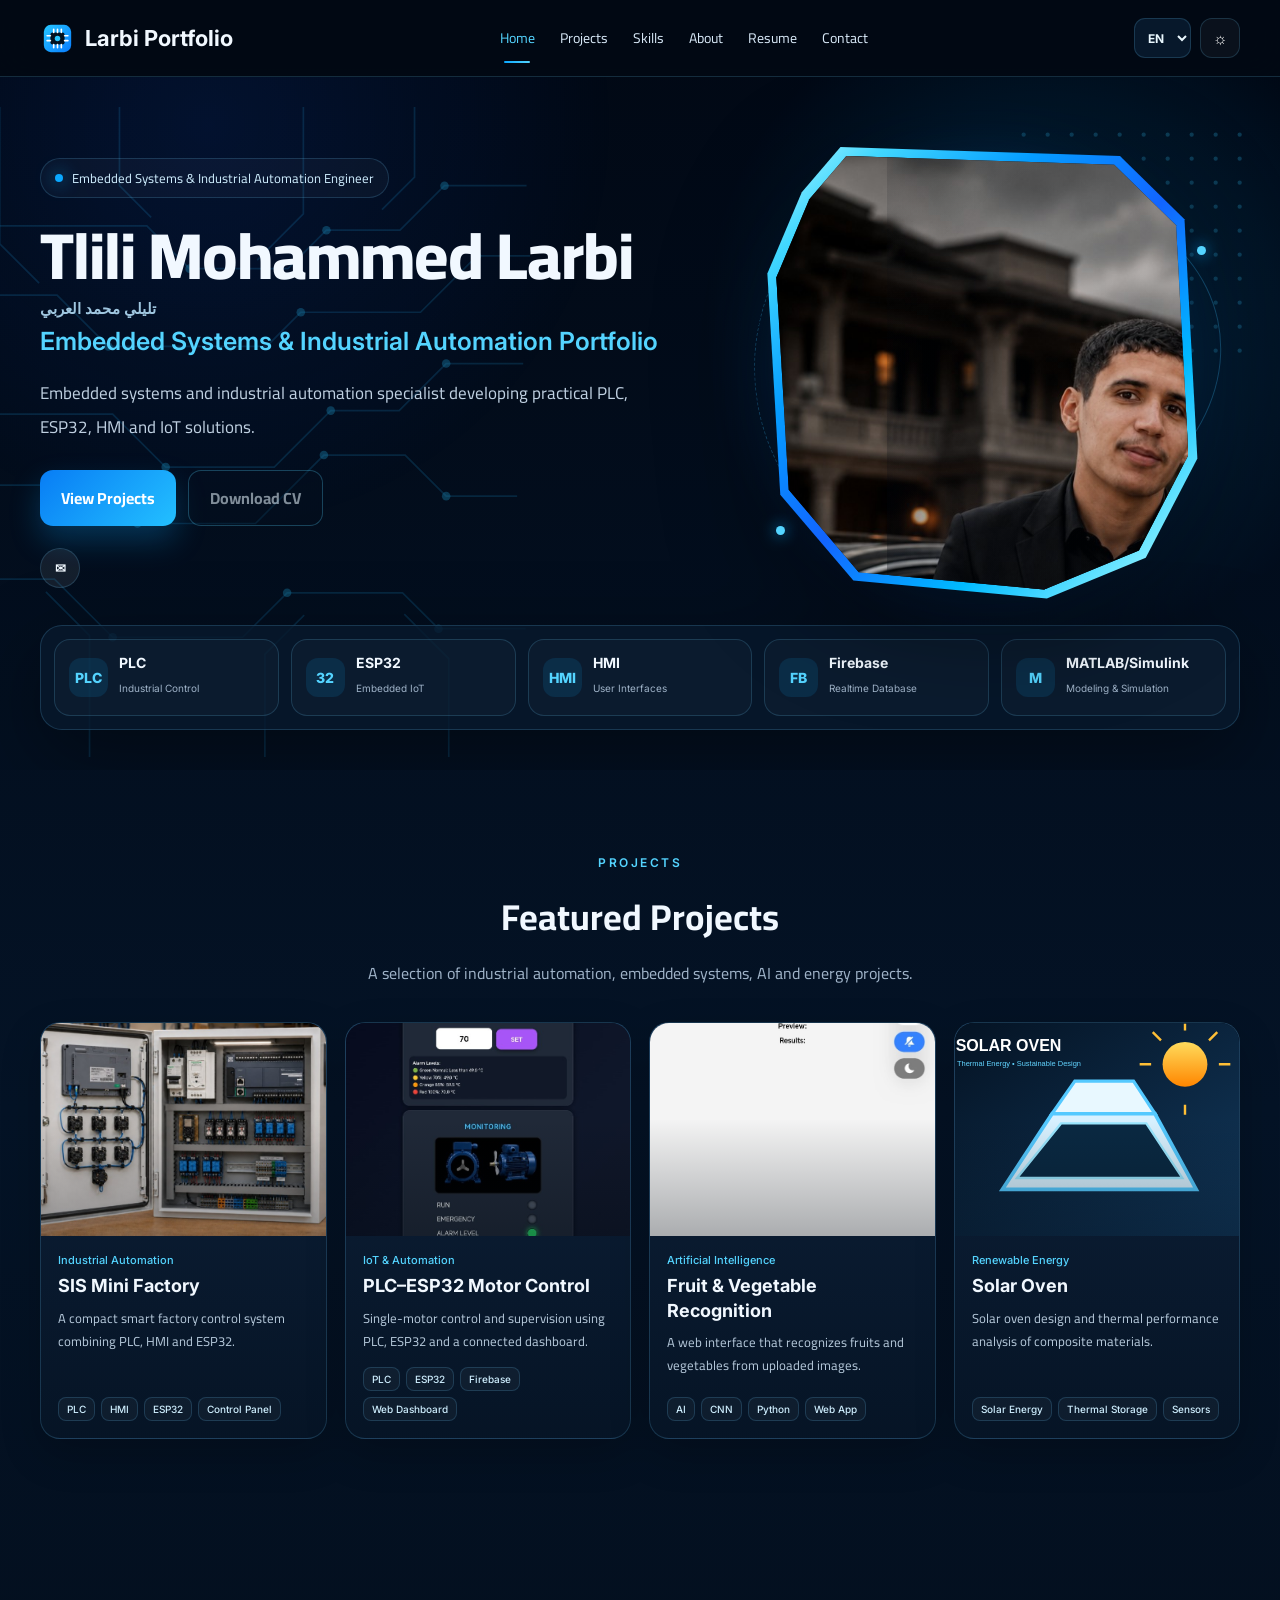
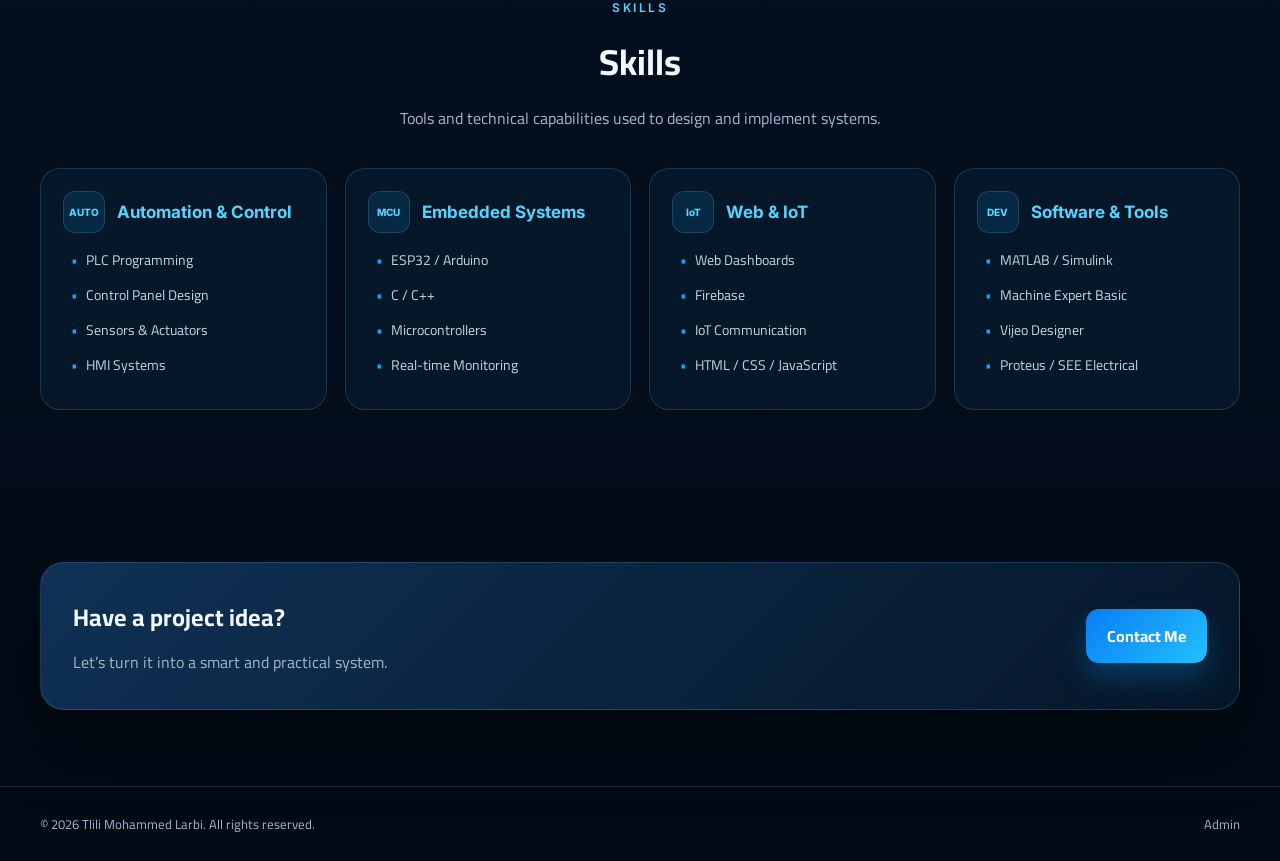
==== commit a08a4ffd: "Add files via upload" ====
--- a/index.html
+++ b/index.html
@@ -1,7 +1,7 @@
 <!doctype html>
 <html lang="en" dir="ltr">
-<head><meta charset="utf-8"><meta name="viewport" content="width=device-width,initial-scale=1"><meta name="description" content="Portfolio of Tlili Mohammed Larbi — Embedded Systems and Industrial Automation"><title>Tlili Mohammed Larbi | Engineering Portfolio</title><link rel="icon" href="assets/images/favicon.svg"><link rel="stylesheet" href="styles.css?v=3.2.0"></head>
+<head><meta charset="utf-8"><meta name="viewport" content="width=device-width,initial-scale=1"><meta name="description" content="Portfolio of Tlili Mohammed Larbi — Embedded Systems and Industrial Automation"><title>Tlili Mohammed Larbi | Engineering Portfolio</title><link rel="icon" href="assets/images/favicon.svg"><link rel="stylesheet" href="styles.css?v=3.3.0"></head>
 <body>
 <header class="topbar"><div class="container nav"><a class="brand" href="index.html"><img src="assets/images/favicon.svg" alt=""><b id="brandText">Larbi Portfolio</b></a><nav class="nav-links" id="navLinks"><a class="active" id="navHome" href="#home">Home</a><a id="navProjects" href="#projects">Projects</a><a id="navSkills" href="#skills">Skills</a><span id="dynamicNav"></span><a id="navContact" href="#contact">Contact</a></nav><div class="nav-actions"><select class="language-select" id="languageSelect" aria-label="Language"><option value="en">EN</option><option value="fr">FR</option><option value="ar">AR</option></select><button class="theme-dot" aria-label="Theme">☼</button><button class="menu-btn" id="menuBtn" aria-label="Menu">☰</button></div></div></header>
 <main><section class="hero" id="home"><span class="hero-dots"></span><div class="container hero-grid"><div class="hero-copy"><div class="eyebrow"><i></i><span id="heroBadge">Embedded Systems & Industrial Automation Engineer</span></div><h1 id="heroName">Tlili Mohammed Larbi</h1><div class="english-name" id="heroNameSecondary">تليلي محمد العربي</div><div class="hero-role" id="heroRole">Embedded Systems & Industrial Automation Portfolio</div><p id="heroBio">Embedded systems and industrial automation specialist developing practical PLC, ESP32, HMI and IoT solutions.</p><div class="actions"><a class="btn btn-primary" href="#projects" id="projectsButton">View Projects</a><a class="btn btn-outline" id="cvBtn" href="#">Download CV</a></div><div class="socials" id="socials"></div></div><div class="hero-visual"><div class="portrait-shell"><div class="portrait-glow"></div><div class="orbit one"></div><div class="orbit two"></div><i class="node n1"></i><i class="node n2"></i><i class="node n3"></i><div class="portrait-frame"><div class="portrait-inner"><img id="profileImage" src="assets/images/profile-hero.png" alt="Tlili Mohammed Larbi"></div></div></div></div></div><div class="container"><div class="tech-strip" id="techStrip"></div></div></section><div id="homeSections"></div></main>
-<footer class="footer"><div class="container footer-row"><span id="footerText">© 2026 Tlili Mohammed Larbi. All rights reserved.</span><a id="adminLink" href="#" target="_blank">Admin</a></div></footer><script src="site-config.js?v=3.0.0"></script><script src="app.js?v=3.0.0"></script></body></html>+<footer class="footer"><div class="container footer-row"><span id="footerText">© 2026 Tlili Mohammed Larbi. All rights reserved.</span><a id="adminLink" href="#" target="_blank">Admin</a></div></footer><script src="site-config.js?v=3.3.0"></script><script src="app.js?v=3.3.0"></script></body></html>
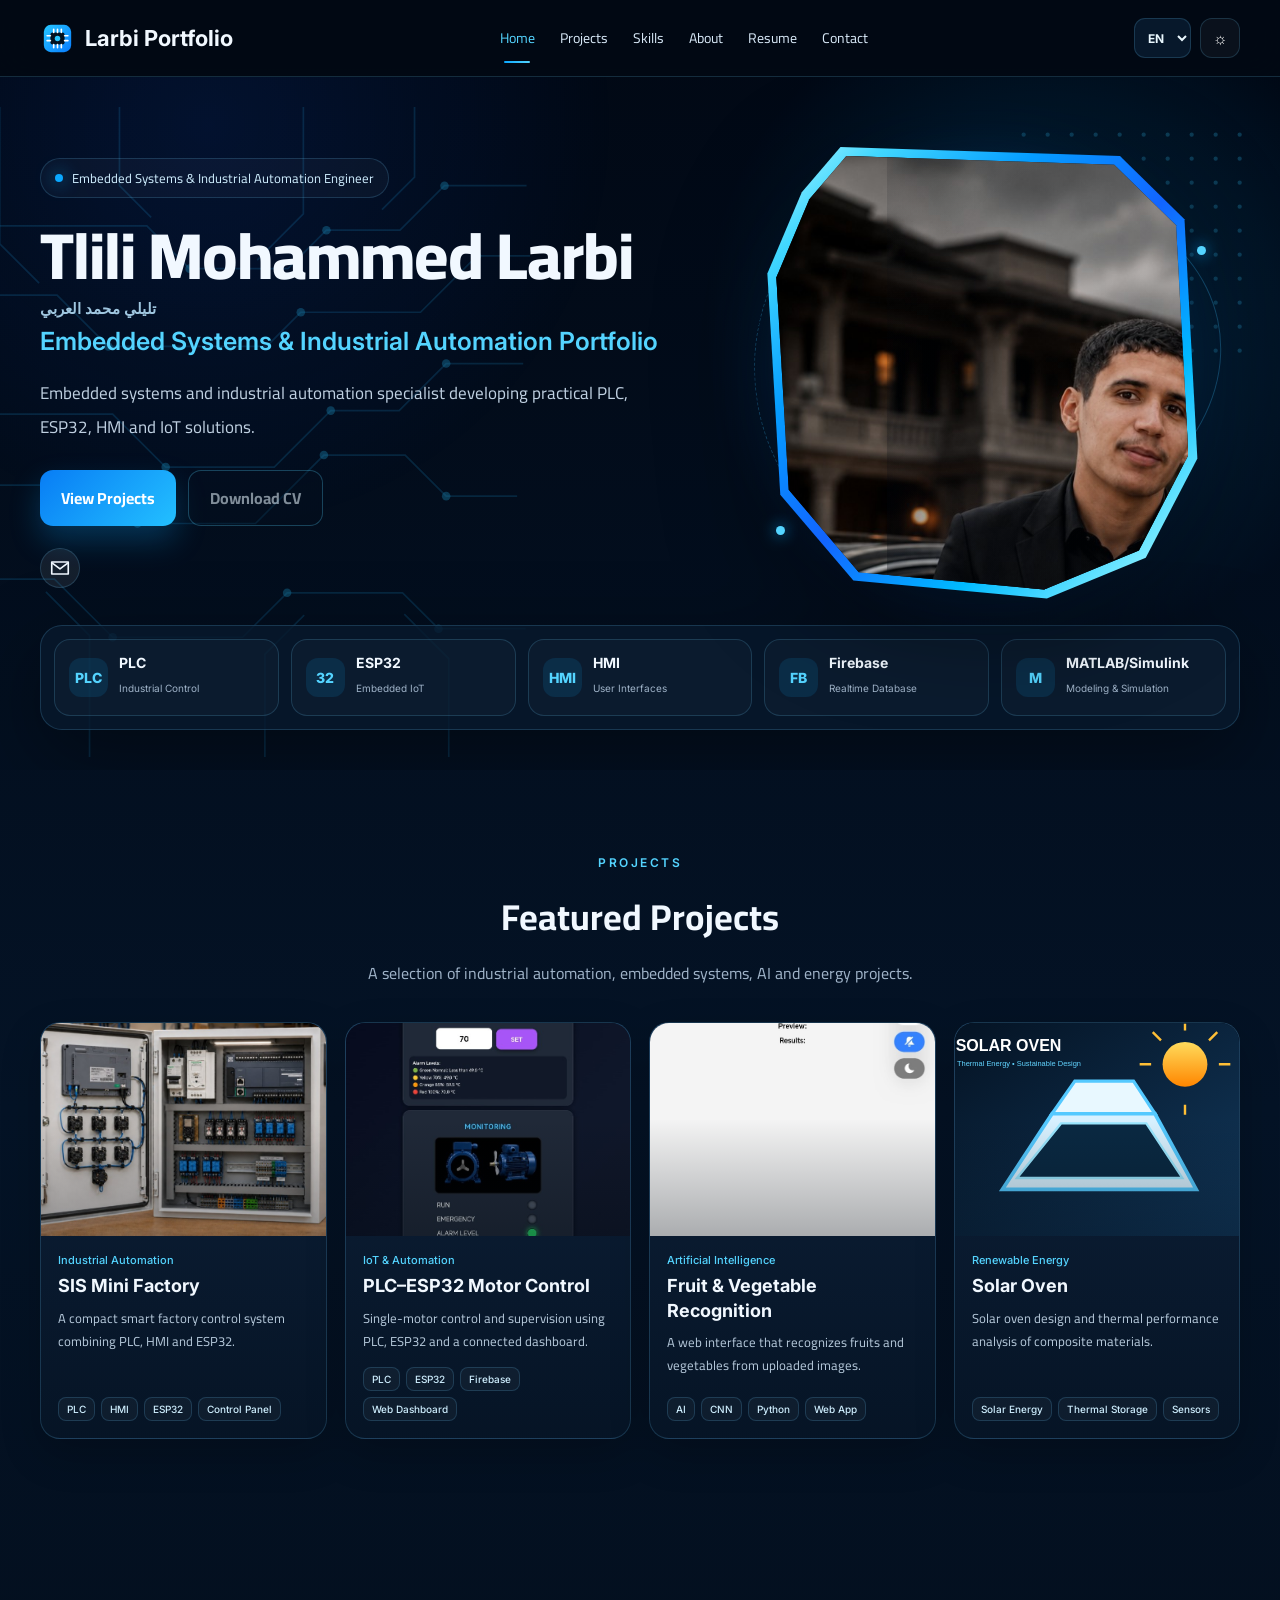
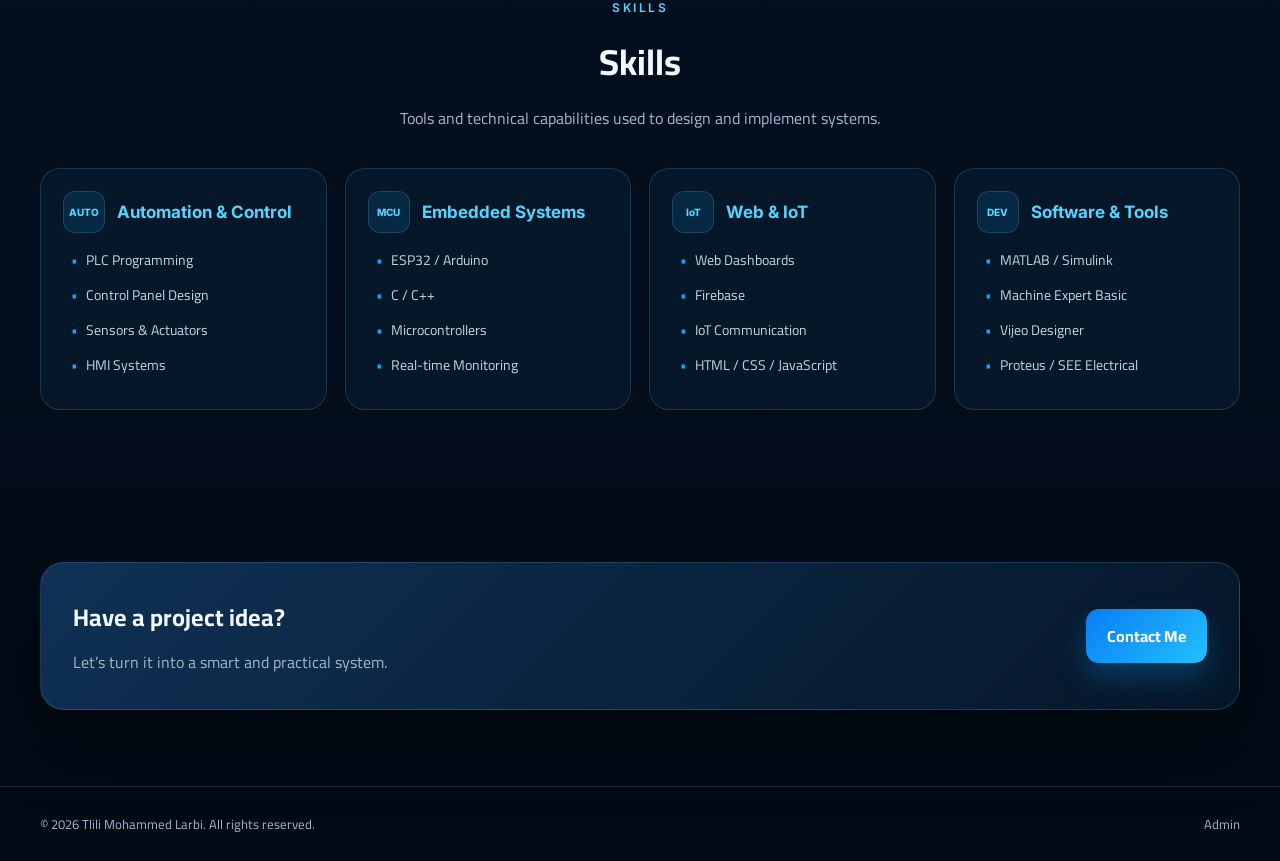
==== commit a529ce98: "Add files via upload" ====
--- a/index.html
+++ b/index.html
@@ -1,7 +1,7 @@
 <!doctype html>
 <html lang="en" dir="ltr">
-<head><meta charset="utf-8"><meta name="viewport" content="width=device-width,initial-scale=1"><meta name="description" content="Portfolio of Tlili Mohammed Larbi — Embedded Systems and Industrial Automation"><title>Tlili Mohammed Larbi | Engineering Portfolio</title><link rel="icon" href="assets/images/favicon.svg"><link rel="stylesheet" href="styles.css?v=3.3.0"></head>
+<head><meta charset="utf-8"><meta name="viewport" content="width=device-width,initial-scale=1"><meta name="description" content="Portfolio of Tlili Mohammed Larbi — Embedded Systems and Industrial Automation"><title>Tlili Mohammed Larbi | Engineering Portfolio</title><link rel="icon" href="assets/images/favicon.svg"><link rel="stylesheet" href="styles.css?v=3.4.0"></head>
 <body>
-<header class="topbar"><div class="container nav"><a class="brand" href="index.html"><img src="assets/images/favicon.svg" alt=""><b id="brandText">Larbi Portfolio</b></a><nav class="nav-links" id="navLinks"><a class="active" id="navHome" href="#home">Home</a><a id="navProjects" href="#projects">Projects</a><a id="navSkills" href="#skills">Skills</a><span id="dynamicNav"></span><a id="navContact" href="#contact">Contact</a></nav><div class="nav-actions"><select class="language-select" id="languageSelect" aria-label="Language"><option value="en">EN</option><option value="fr">FR</option><option value="ar">AR</option></select><button class="theme-dot" aria-label="Theme">☼</button><button class="menu-btn" id="menuBtn" aria-label="Menu">☰</button></div></div></header>
+<header class="topbar"><div class="container nav"><a class="brand" href="index.html"><img src="assets/images/favicon.svg" alt=""><b id="brandText">Larbi Portfolio</b></a><nav class="nav-links" id="navLinks"><a class="active" id="navHome" href="#home">Home</a><a id="navProjects" href="#projects">Projects</a><a id="navSkills" href="#skills">Skills</a><span id="dynamicNav"></span><a id="navContact" href="contact.html">Contact</a></nav><div class="nav-actions"><select class="language-select" id="languageSelect" aria-label="Language"><option value="en">EN</option><option value="fr">FR</option><option value="ar">AR</option></select><button class="theme-dot" aria-label="Theme">☼</button><button class="menu-btn" id="menuBtn" aria-label="Menu">☰</button></div></div></header>
 <main><section class="hero" id="home"><span class="hero-dots"></span><div class="container hero-grid"><div class="hero-copy"><div class="eyebrow"><i></i><span id="heroBadge">Embedded Systems & Industrial Automation Engineer</span></div><h1 id="heroName">Tlili Mohammed Larbi</h1><div class="english-name" id="heroNameSecondary">تليلي محمد العربي</div><div class="hero-role" id="heroRole">Embedded Systems & Industrial Automation Portfolio</div><p id="heroBio">Embedded systems and industrial automation specialist developing practical PLC, ESP32, HMI and IoT solutions.</p><div class="actions"><a class="btn btn-primary" href="#projects" id="projectsButton">View Projects</a><a class="btn btn-outline" id="cvBtn" href="#">Download CV</a></div><div class="socials" id="socials"></div></div><div class="hero-visual"><div class="portrait-shell"><div class="portrait-glow"></div><div class="orbit one"></div><div class="orbit two"></div><i class="node n1"></i><i class="node n2"></i><i class="node n3"></i><div class="portrait-frame"><div class="portrait-inner"><img id="profileImage" src="assets/images/profile-hero.png" alt="Tlili Mohammed Larbi"></div></div></div></div></div><div class="container"><div class="tech-strip" id="techStrip"></div></div></section><div id="homeSections"></div></main>
-<footer class="footer"><div class="container footer-row"><span id="footerText">© 2026 Tlili Mohammed Larbi. All rights reserved.</span><a id="adminLink" href="#" target="_blank">Admin</a></div></footer><script src="site-config.js?v=3.3.0"></script><script src="app.js?v=3.3.0"></script></body></html>+<footer class="footer"><div class="container footer-row"><span id="footerText">© 2026 Tlili Mohammed Larbi. All rights reserved.</span><a id="adminLink" href="#" target="_blank">Admin</a></div></footer><script src="site-config.js?v=3.4.0"></script><script src="app.js?v=3.4.0"></script></body></html>
--- a/styles.css
+++ b/styles.css
@@ -116,3 +116,280 @@
   .portrait-frame .portrait-inner img{object-position:50% 15%;transform:scale(1.60) !important;transform-origin:50% 15%}
 }
 
+/* =========================================================
+   Contact page v3.4
+   ========================================================= */
+.social-icon-link svg,
+.contact-icon svg,
+.social-network-icon svg,
+.contact-submit svg{
+  width:22px;
+  height:22px;
+  fill:none;
+  stroke:currentColor;
+  stroke-width:1.8;
+  stroke-linecap:round;
+  stroke-linejoin:round;
+}
+.social-icon-link{
+  display:grid !important;
+  place-items:center;
+}
+.contact-hero{
+  position:relative;
+  overflow:hidden;
+  padding:92px 0 68px;
+  border-bottom:1px solid var(--line);
+  background:
+    radial-gradient(circle at 82% 15%,rgba(10,168,255,.18),transparent 33%),
+    radial-gradient(circle at 12% 80%,rgba(0,90,255,.12),transparent 34%);
+}
+.contact-hero::before{
+  content:"";
+  position:absolute;
+  inset:0;
+  pointer-events:none;
+  opacity:.22;
+  background-image:url("assets/decor/circuit-board.svg");
+  background-size:720px;
+  background-position:center;
+}
+.contact-hero-inner{
+  position:relative;
+  z-index:1;
+  max-width:850px;
+  text-align:center;
+}
+.contact-kicker{
+  display:inline-flex;
+  align-items:center;
+  gap:9px;
+  margin-bottom:14px;
+  color:var(--primary2);
+  font:800 12px Inter,sans-serif;
+  letter-spacing:.16em;
+}
+.contact-kicker::before,
+.contact-kicker::after{
+  content:"";
+  width:36px;
+  height:1px;
+  background:linear-gradient(90deg,transparent,var(--primary2));
+}
+.contact-kicker::after{transform:scaleX(-1)}
+.contact-hero h1{
+  margin:0;
+  font-size:clamp(42px,7vw,76px);
+  line-height:1.12;
+}
+.contact-hero p{
+  max-width:720px;
+  margin:20px auto 0;
+  color:#bdd0e0;
+  line-height:1.9;
+  font-size:17px;
+}
+.contact-section{padding:70px 0 90px}
+.contact-layout{
+  display:grid;
+  grid-template-columns:minmax(0,1.2fr) minmax(330px,.8fr);
+  gap:25px;
+  align-items:start;
+}
+.contact-left{display:grid;gap:25px}
+.contact-block,
+.contact-form-card{
+  background:linear-gradient(145deg,rgba(10,31,53,.94),rgba(5,20,36,.94));
+  border:1px solid var(--line);
+  border-radius:24px;
+  padding:25px;
+  box-shadow:var(--shadow);
+}
+.contact-heading{
+  display:flex;
+  align-items:center;
+  gap:11px;
+  margin-bottom:19px;
+}
+.contact-heading span{
+  width:9px;
+  height:9px;
+  border-radius:50%;
+  background:var(--primary2);
+  box-shadow:0 0 14px var(--primary);
+}
+.contact-heading h2{
+  margin:0;
+  font-size:22px;
+}
+.contact-info-grid{
+  display:grid;
+  grid-template-columns:repeat(2,minmax(0,1fr));
+  gap:13px;
+}
+.contact-info-card{
+  min-width:0;
+  display:grid;
+  grid-template-columns:49px minmax(0,1fr) auto;
+  align-items:center;
+  gap:12px;
+  min-height:88px;
+  padding:14px;
+  background:rgba(4,20,36,.86);
+  border:1px solid rgba(60,116,160,.42);
+  border-radius:17px;
+  transition:.25s ease;
+}
+.contact-info-card:hover{
+  transform:translateY(-3px);
+  border-color:var(--primary);
+  box-shadow:0 12px 28px rgba(0,130,255,.14);
+}
+.contact-icon{
+  width:49px;
+  height:49px;
+  display:grid;
+  place-items:center;
+  border-radius:14px;
+  color:var(--primary2);
+  background:linear-gradient(145deg,rgba(10,168,255,.19),rgba(11,75,145,.13));
+  border:1px solid rgba(84,212,255,.22);
+}
+.contact-card-copy{min-width:0}
+.contact-card-copy small{
+  display:block;
+  color:var(--muted);
+  margin-bottom:5px;
+  font-size:11px;
+}
+.contact-card-copy strong{
+  display:block;
+  overflow:hidden;
+  text-overflow:ellipsis;
+  white-space:nowrap;
+  font-size:13px;
+}
+.contact-arrow{
+  color:var(--primary2);
+  font-size:18px;
+}
+.social-network-grid{
+  display:grid;
+  grid-template-columns:repeat(2,minmax(0,1fr));
+  gap:13px;
+}
+.social-network-card{
+  min-width:0;
+  display:grid;
+  grid-template-columns:48px minmax(0,1fr) auto;
+  align-items:center;
+  gap:12px;
+  padding:14px;
+  border:1px solid rgba(60,116,160,.42);
+  border-radius:17px;
+  background:rgba(4,20,36,.86);
+  transition:.25s ease;
+}
+.social-network-card:hover{
+  transform:translateY(-3px);
+  border-color:var(--primary);
+}
+.social-network-icon{
+  width:48px;
+  height:48px;
+  display:grid;
+  place-items:center;
+  border-radius:14px;
+  color:#fff;
+  background:linear-gradient(145deg,#087cf4,#20c7ff);
+}
+.social-network-card strong{display:block}
+.social-network-card small{
+  display:block;
+  max-width:210px;
+  overflow:hidden;
+  text-overflow:ellipsis;
+  white-space:nowrap;
+  margin-top:4px;
+  color:var(--muted);
+  font-size:11px;
+}
+.social-network-card>b{color:var(--primary2)}
+.social-linkedin .social-network-icon{background:#0a66c2}
+.social-github .social-network-icon{background:#24292f}
+.social-facebook .social-network-icon{background:#1877f2}
+.social-instagram .social-network-icon{background:linear-gradient(135deg,#833ab4,#fd1d1d,#fcb045)}
+.social-youtube .social-network-icon{background:#ff0000}
+.social-telegram .social-network-icon{background:#229ed9}
+.contact-form-card{
+  position:sticky;
+  top:95px;
+}
+.contact-form-card>p{
+  margin:-4px 0 21px;
+  color:var(--muted);
+  line-height:1.75;
+  font-size:13px;
+}
+.contact-form-grid{
+  display:grid;
+  grid-template-columns:1fr 1fr;
+  gap:13px;
+}
+.contact-form-grid label{
+  display:grid;
+  gap:7px;
+}
+.contact-form-grid label.full{grid-column:1/-1}
+.contact-form-grid label span{
+  color:#c4d7e7;
+  font-size:12px;
+}
+.contact-form-grid input,
+.contact-form-grid textarea{
+  width:100%;
+  border:1px solid var(--line);
+  border-radius:12px;
+  background:#041425;
+  color:#f2f9ff;
+  padding:12px 13px;
+  outline:none;
+}
+.contact-form-grid input:focus,
+.contact-form-grid textarea:focus{
+  border-color:var(--primary);
+  box-shadow:0 0 0 3px rgba(10,168,255,.1);
+}
+.contact-form-grid textarea{
+  min-height:160px;
+  resize:vertical;
+}
+.contact-submit{
+  width:100%;
+  margin-top:15px;
+  display:flex;
+  align-items:center;
+  justify-content:center;
+  gap:9px;
+}
+.contact-submit:disabled{
+  opacity:.45;
+  cursor:not-allowed;
+}
+html[dir="rtl"] .contact-card-copy strong,
+html[dir="rtl"] .social-network-card small{
+  text-align:right;
+}
+@media(max-width:900px){
+  .contact-layout{grid-template-columns:1fr}
+  .contact-form-card{position:static}
+}
+@media(max-width:620px){
+  .contact-hero{padding:66px 0 48px}
+  .contact-hero p{font-size:14px}
+  .contact-section{padding:44px 0 66px}
+  .contact-block,.contact-form-card{padding:18px;border-radius:20px}
+  .contact-info-grid,.social-network-grid,.contact-form-grid{grid-template-columns:1fr}
+  .contact-form-grid label.full{grid-column:auto}
+}
+
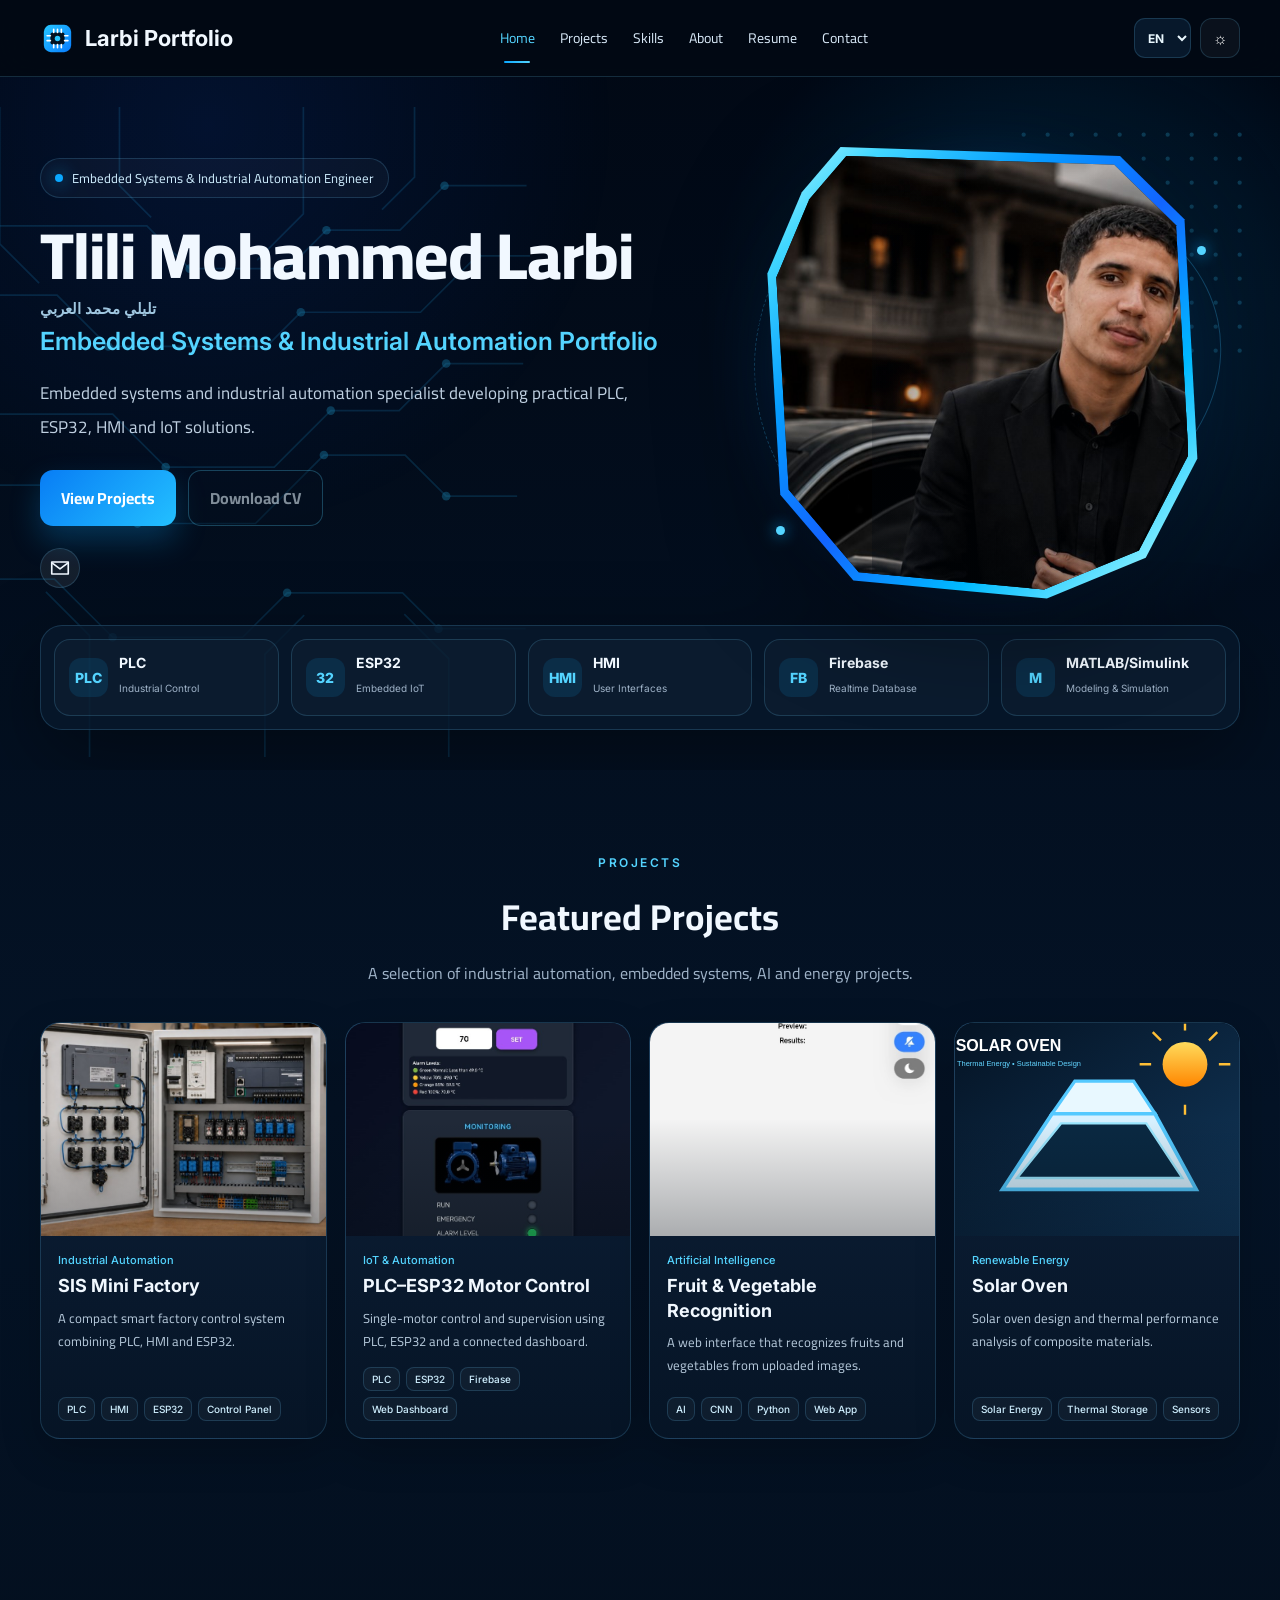
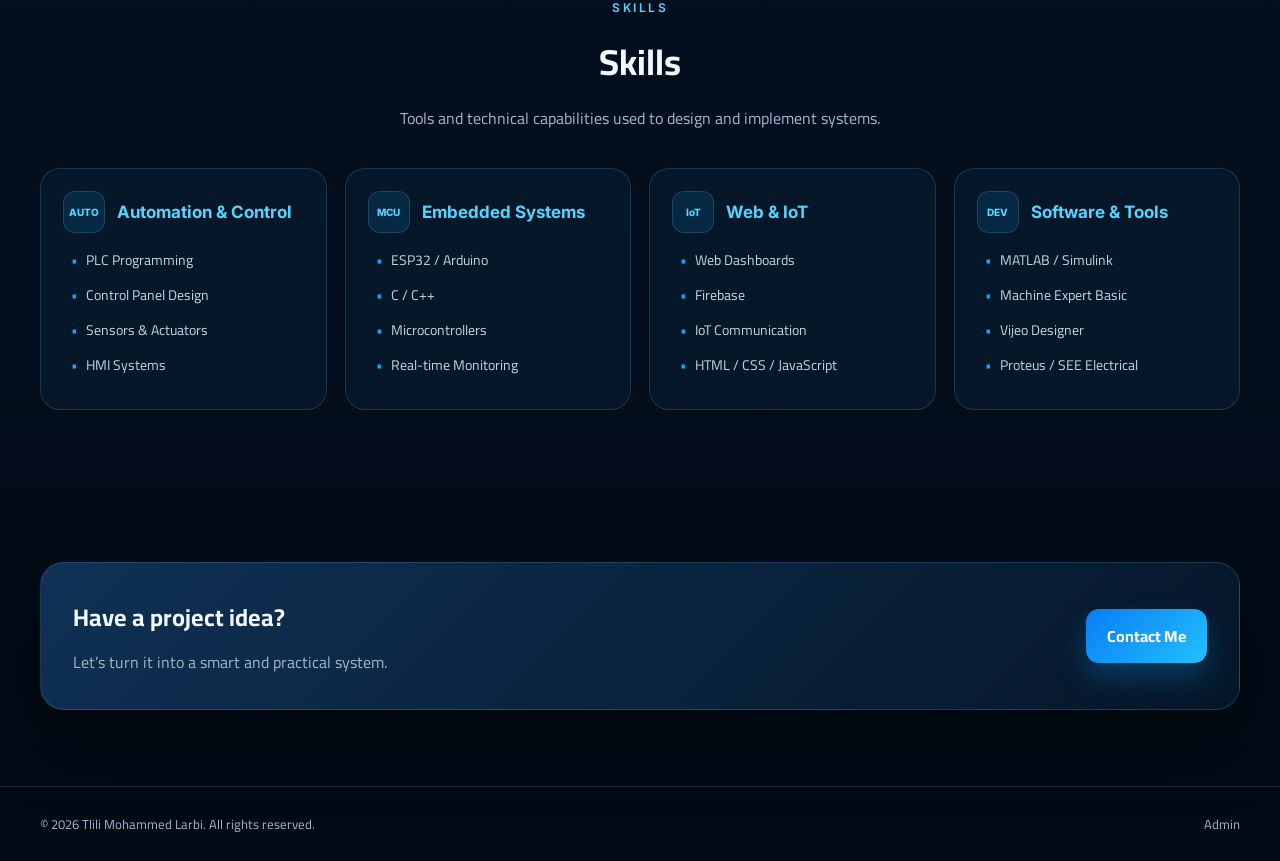
==== commit 674dd428: "Add files via upload" ====
--- a/index.html
+++ b/index.html
@@ -1,7 +1,7 @@
 <!doctype html>
 <html lang="en" dir="ltr">
-<head><meta charset="utf-8"><meta name="viewport" content="width=device-width,initial-scale=1"><meta name="description" content="Portfolio of Tlili Mohammed Larbi — Embedded Systems and Industrial Automation"><title>Tlili Mohammed Larbi | Engineering Portfolio</title><link rel="icon" href="assets/images/favicon.svg"><link rel="stylesheet" href="styles.css?v=3.4.0"></head>
+<head><meta charset="utf-8"><meta name="viewport" content="width=device-width,initial-scale=1"><meta name="description" content="Portfolio of Tlili Mohammed Larbi — Embedded Systems and Industrial Automation"><title>Tlili Mohammed Larbi | Engineering Portfolio</title><link rel="icon" href="assets/images/favicon.svg"><link rel="stylesheet" href="styles.css?v=3.6.0"></head>
 <body>
 <header class="topbar"><div class="container nav"><a class="brand" href="index.html"><img src="assets/images/favicon.svg" alt=""><b id="brandText">Larbi Portfolio</b></a><nav class="nav-links" id="navLinks"><a class="active" id="navHome" href="#home">Home</a><a id="navProjects" href="#projects">Projects</a><a id="navSkills" href="#skills">Skills</a><span id="dynamicNav"></span><a id="navContact" href="contact.html">Contact</a></nav><div class="nav-actions"><select class="language-select" id="languageSelect" aria-label="Language"><option value="en">EN</option><option value="fr">FR</option><option value="ar">AR</option></select><button class="theme-dot" aria-label="Theme">☼</button><button class="menu-btn" id="menuBtn" aria-label="Menu">☰</button></div></div></header>
 <main><section class="hero" id="home"><span class="hero-dots"></span><div class="container hero-grid"><div class="hero-copy"><div class="eyebrow"><i></i><span id="heroBadge">Embedded Systems & Industrial Automation Engineer</span></div><h1 id="heroName">Tlili Mohammed Larbi</h1><div class="english-name" id="heroNameSecondary">تليلي محمد العربي</div><div class="hero-role" id="heroRole">Embedded Systems & Industrial Automation Portfolio</div><p id="heroBio">Embedded systems and industrial automation specialist developing practical PLC, ESP32, HMI and IoT solutions.</p><div class="actions"><a class="btn btn-primary" href="#projects" id="projectsButton">View Projects</a><a class="btn btn-outline" id="cvBtn" href="#">Download CV</a></div><div class="socials" id="socials"></div></div><div class="hero-visual"><div class="portrait-shell"><div class="portrait-glow"></div><div class="orbit one"></div><div class="orbit two"></div><i class="node n1"></i><i class="node n2"></i><i class="node n3"></i><div class="portrait-frame"><div class="portrait-inner"><img id="profileImage" src="assets/images/profile-hero.png" alt="Tlili Mohammed Larbi"></div></div></div></div></div><div class="container"><div class="tech-strip" id="techStrip"></div></div></section><div id="homeSections"></div></main>
-<footer class="footer"><div class="container footer-row"><span id="footerText">© 2026 Tlili Mohammed Larbi. All rights reserved.</span><a id="adminLink" href="#" target="_blank">Admin</a></div></footer><script src="site-config.js?v=3.4.0"></script><script src="app.js?v=3.4.0"></script></body></html>+<footer class="footer"><div class="container footer-row"><span id="footerText">© 2026 Tlili Mohammed Larbi. All rights reserved.</span><a id="adminLink" href="#" target="_blank">Admin</a></div></footer><script src="site-config.js?v=3.5.0"></script><script src="app.js?v=3.5.0"></script></body></html>
--- a/styles.css
+++ b/styles.css
@@ -393,3 +393,30 @@
   .contact-form-grid label.full{grid-column:auto}
 }
 
+/* =========================================================
+   Portrait position fix v3.6
+   Moves the person upward, reduces empty space above the head,
+   and keeps a little more upper chest visible.
+   ========================================================= */
+.portrait-frame .portrait-inner img{
+  object-position:50% 33% !important;
+  transform:scale(1.47) !important;
+  transform-origin:50% 33% !important;
+}
+
+@media(max-width:790px){
+  .portrait-frame .portrait-inner img{
+    object-position:50% 35% !important;
+    transform:scale(1.50) !important;
+    transform-origin:50% 35% !important;
+  }
+}
+
+@media(max-width:540px){
+  .portrait-frame .portrait-inner img{
+    object-position:50% 35% !important;
+    transform:scale(1.50) !important;
+    transform-origin:50% 35% !important;
+  }
+}
+
